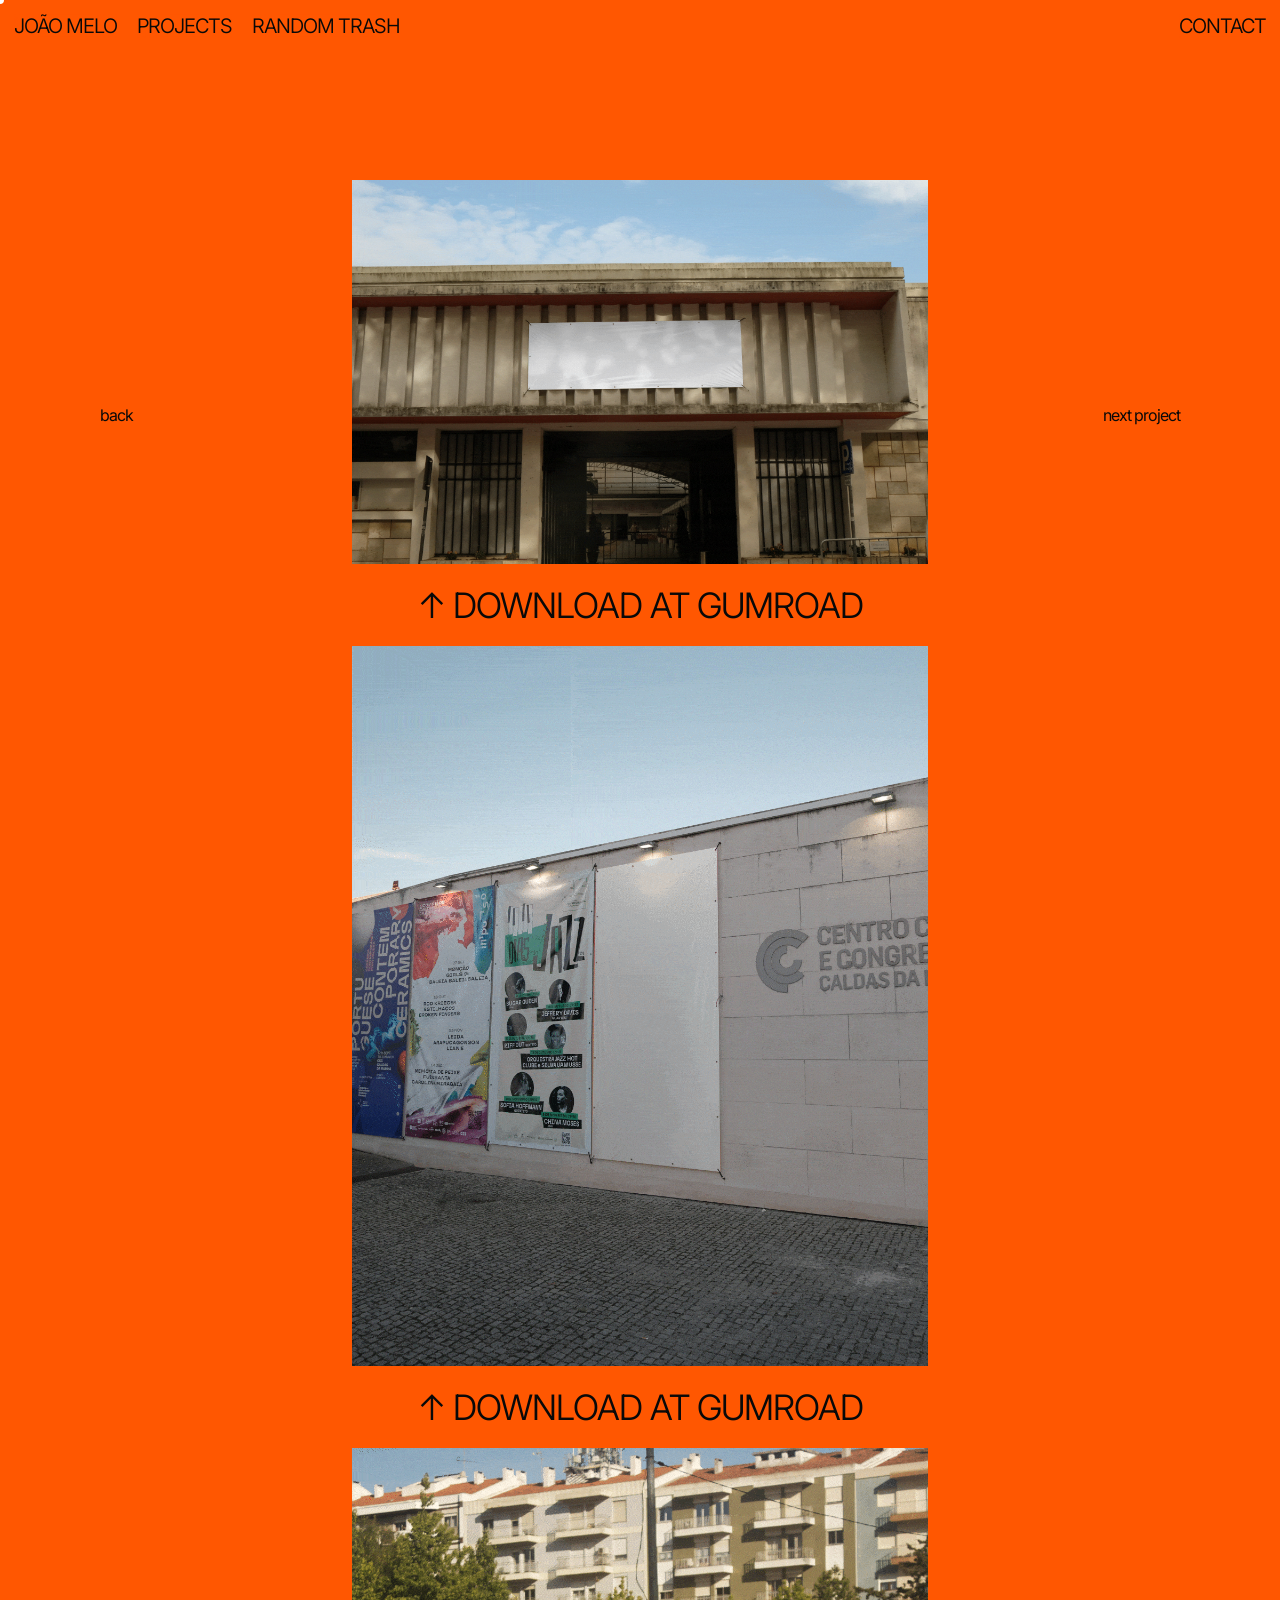
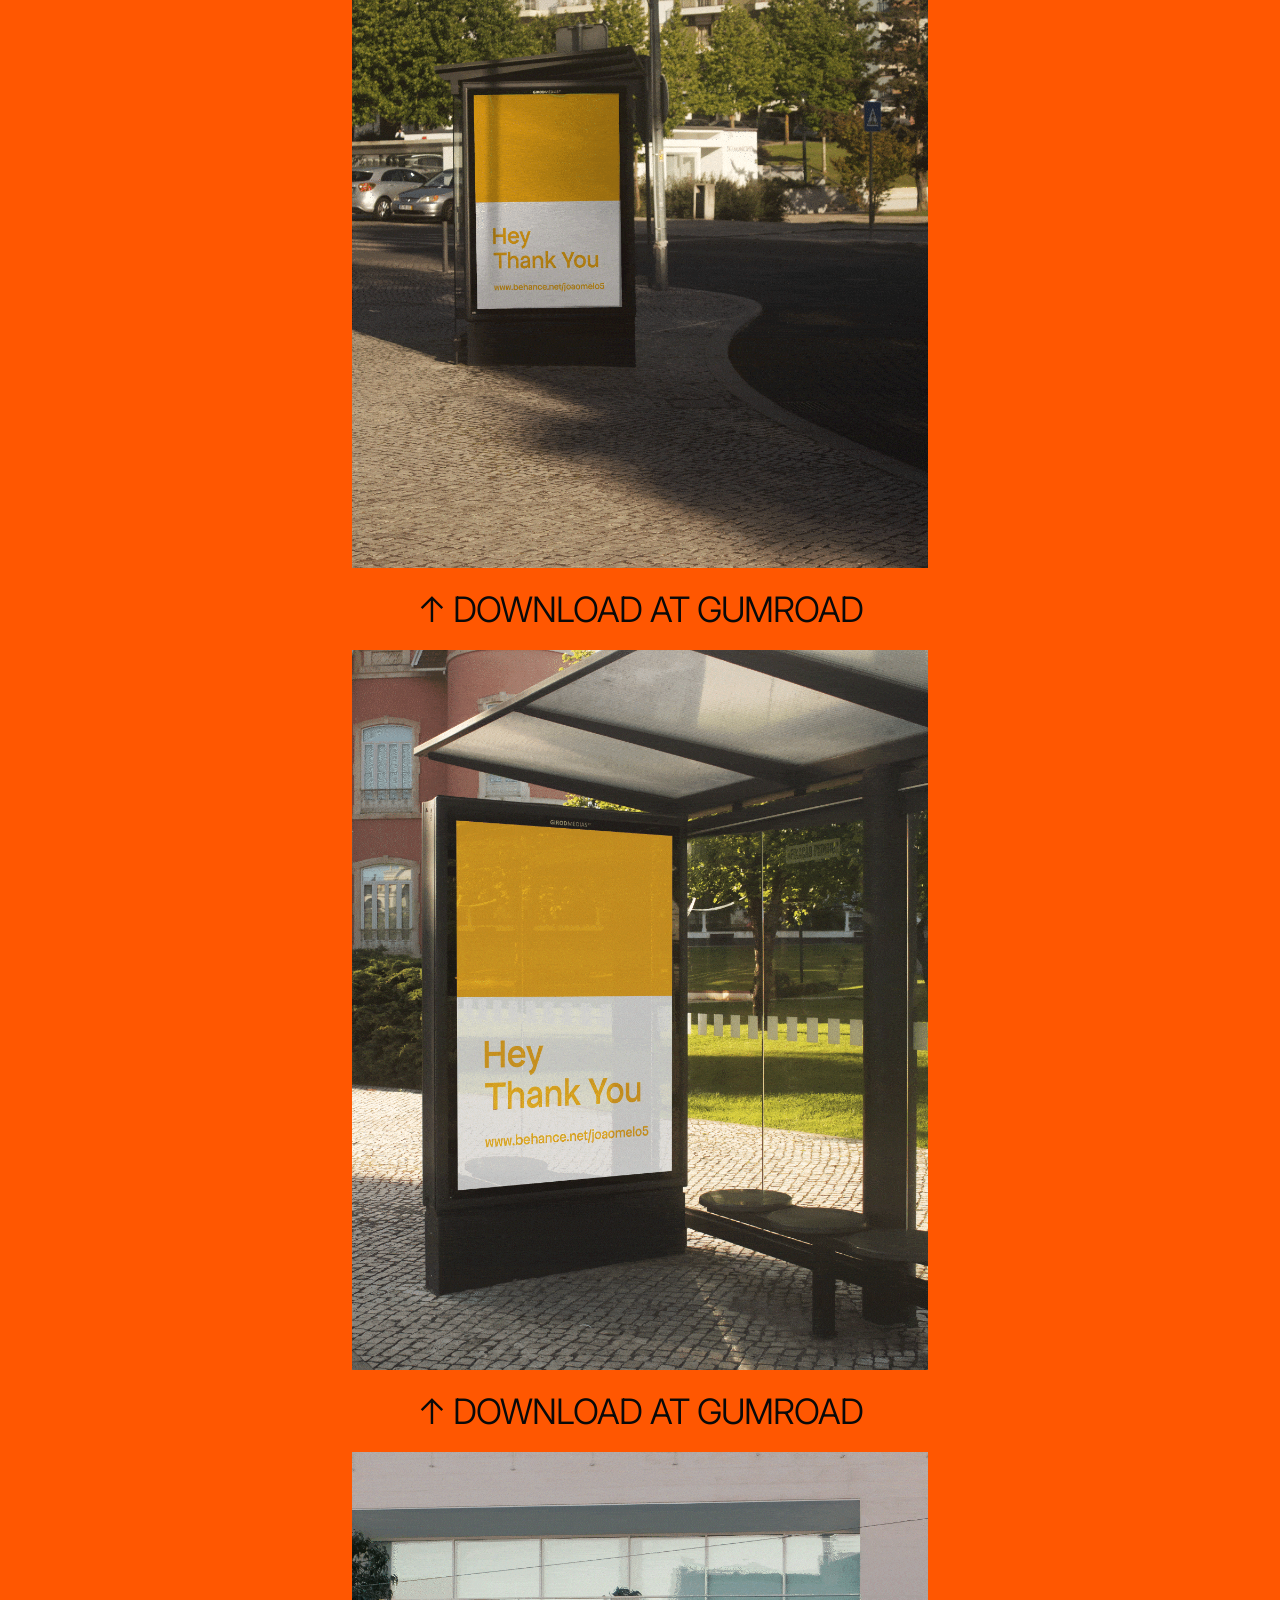
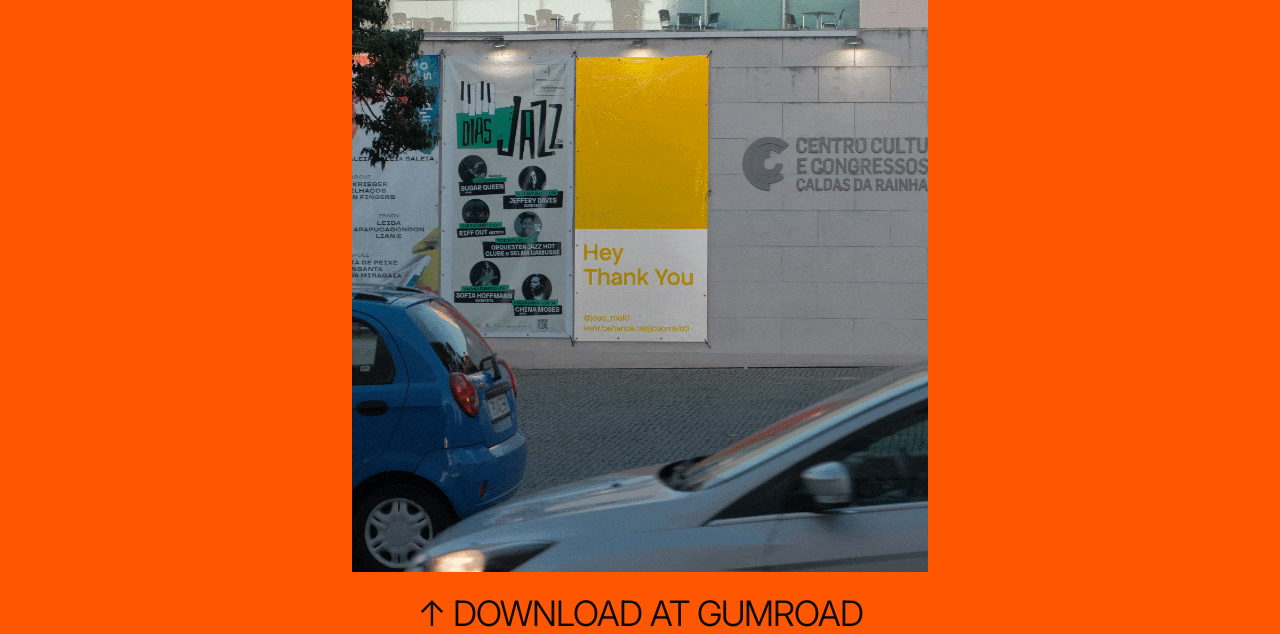
==== bannermockup.html @ b6ed578c "first commit" ====
<!DOCTYPE html>
<html>
<head>
	<meta charset="utf-8">
	<meta name="viewport" content="width=device-width, initial-scale=1">
	<title>João Melo</title>
	<link rel="preconnect" href="https://fonts.googleapis.com">
	<link rel="preconnect" href="https://fonts.gstatic.com" crossorigin>
	<link href="https://fonts.googleapis.com/css2?family=Inter:ital,opsz,wght@0,14..32,100..900;1,14..32,100..900&display=swap" rel="stylesheet">
	 <link rel="stylesheet" href="mockup.css">
</head>
<body>






<div id="custom-cursor"></div>






<div class="topnav">
  <div class="nav-left">
    <a class="active" href="Index.html">JOÃO MELO</a>
    <a href="Index.html#projects">PROJECTS</a>
    <a href="random.html">RANDOM TRASH</a>
  </div>
  <div class="topnav-right">
    <a href="contactpage.html">CONTACT</a>
  </div>
</div>

 <div class="centered-content">
      <p class="back"> <a href="Index.html#projects"> back</a> </p>

    <p class="next"> <a href="haurafont.html">next project</a></p>

<img src="img/mockup1.gif" alt="">

<p class="downloadtext"> <a href="https://joaomel0.gumroad.com/l/marketbanner" target="_blank">&uarr; DOWNLOAD AT GUMROAD</a></p>

<img src="img/mockup2.gif" alt="">

<p class="downloadtext"> <a href="https://joaomel0.gumroad.com/l/BannerCCC" target="_blank">&uarr; DOWNLOAD AT GUMROAD</a></p>

<img src="img/mockup3.gif" alt="">

<p class="downloadtext"> <a href="https://joaomel0.gumroad.com/l/busstop" target="_blank">&uarr; DOWNLOAD AT GUMROAD</a></p>

<img src="img/mockup4.gif" alt="">

<p class="downloadtext"> <a href="https://joaomel0.gumroad.com/l/busstop" target="_blank">&uarr; DOWNLOAD AT GUMROAD</a></p>

<img src="img/mockup5.gif" alt="">

<p class="downloadtext"> <a href="https://joaomel0.gumroad.com/l/BannerCCC" target="_blank">&uarr; DOWNLOAD AT GUMROAD</a></p>



</div>





<script>
 
const cursor = document.getElementById("custom-cursor");

// Move cursor with mouse
document.addEventListener("mousemove", (e) => {
  cursor.style.left = e.clientX + "px";
  cursor.style.top = e.clientY + "px";
});

// Add hover effect on all links
const links = document.querySelectorAll("a");

links.forEach(link => {
  link.addEventListener("mouseenter", () => {
    cursor.classList.add("big");
  });

  link.addEventListener("mouseleave", () => {
    cursor.classList.remove("big");
  });
});


  
</script>

</body>
</html>
---- mockup.css ----
* {
      margin: 0;
      padding: 0;
      box-sizing: border-box;
      cursor: none !important;
       letter-spacing: -1px;

}

body {
      font-family: 'Inter', sans-serif;
      background-color: #FF5701;
         width: 100%;
   

}

 a {  
  text-decoration: none;

}


::-moz-selection { /* Code for Firefox */
  background: #9DFF00;
}
::selection {
  background: #9DFF00;
}





#custom-cursor {
  position: fixed;
  top: 0;
  left: 0;
  width: 8px;
  height: 8px;
  background-color: white;
  border-radius: 50%;
  pointer-events: none;
  z-index: 10000;
    transition: width 0.2s ease, height 0.2s ease, background-color 0.2s ease;
  transform: translate(-50%, -50%);
}

#custom-cursor.big {
  width: 20px;
  height: 20px;
  background-color: white; /* optional: change color to highlight */
}





                  /* NAVBAR */
                  /* NAVBAR */




    
.topnav {
  position: fixed;           
  top: 0;
  left: 0;
  width: 100%;
  padding: 14px 14px;
  z-index: 1000;             
  display: flex;
  justify-content: space-between;
  align-items: center;

}


.topnav a {
  backdrop-filter: blur(10px);
  
  color: #090909;
    font-weight: 350;
  text-decoration: none;
  font-size: 20px;


}


.topnav a:hover {
  color: #9DFF00;
}


.nav-left {
  display: flex;
  gap: 20px;
}

.topnav-right {
  display: flex;
}






                      /* TAMANHOS MENORES */
                      /* TAMANHOS MENORES */





@media (max-width: 640px) {
  
  .topnav {
    position: fixed;
    top: 0;
    left: 0;
    width: 100%;
    padding: 14px;
    z-index: 1000;
    display: grid;
    grid-template-columns: 1fr auto;
    grid-template-rows: auto auto auto;
    gap: 10px;
  }

  .nav-left {
    display: flex;
    flex-direction: column;
    grid-column: 1 / 2;
    grid-row: 1 / 4;
    gap: 14px;
  }

  .topnav-right {
    display: flex;
    align-items: flex-start;
    justify-content: flex-end;
    grid-column: 2 / 3;
    grid-row: 1 / 2;
  }

  .topnav a {
  
    margin: 0;
  }



}


  .centered-content {
      display: flex;
      flex-direction: column;
        margin-top: 50vh;
      align-items: center;
      gap: 20px; /* Space between image and video */
      opacity: 0;
        animation: slideUp 1.5s ease forwards;

    }


@keyframes slideUp {
      to {
        margin-top: 20vh;
        opacity: 1;
      }
    }

img {
      width: 45%;
      height: auto;
    }

video {
      width: 50%;
      height: auto;
    }






.back {
  position: fixed;

  top: 45%;
  left: 100px;    
color: #090909;
  text-align: center;
  transition: scale 0.5s ease;


}

.next  {
  right: 100px;
  top: 45%;   
  position: fixed;
color: #090909;  
text-align: center;
  transition: scale 0.5s ease;


}

a  {
text-decoration: none;
color: #090909;
}


 
.back:hover {
  scale: 110%;
}

.next:hover {
  scale: 110%;
}





@media (max-width: 768px) {
  .cursor-link {
    display: none !important;
  }
  .back {
    display: none;
  }
  .next {
    display: none;
  }

}

 
 

.downloadtext {
color: #090909;
  font-size: 35PX;
  font-weight: 350;

}

.downloadtext a {
color: #090909;
  text-decoration: none;

}
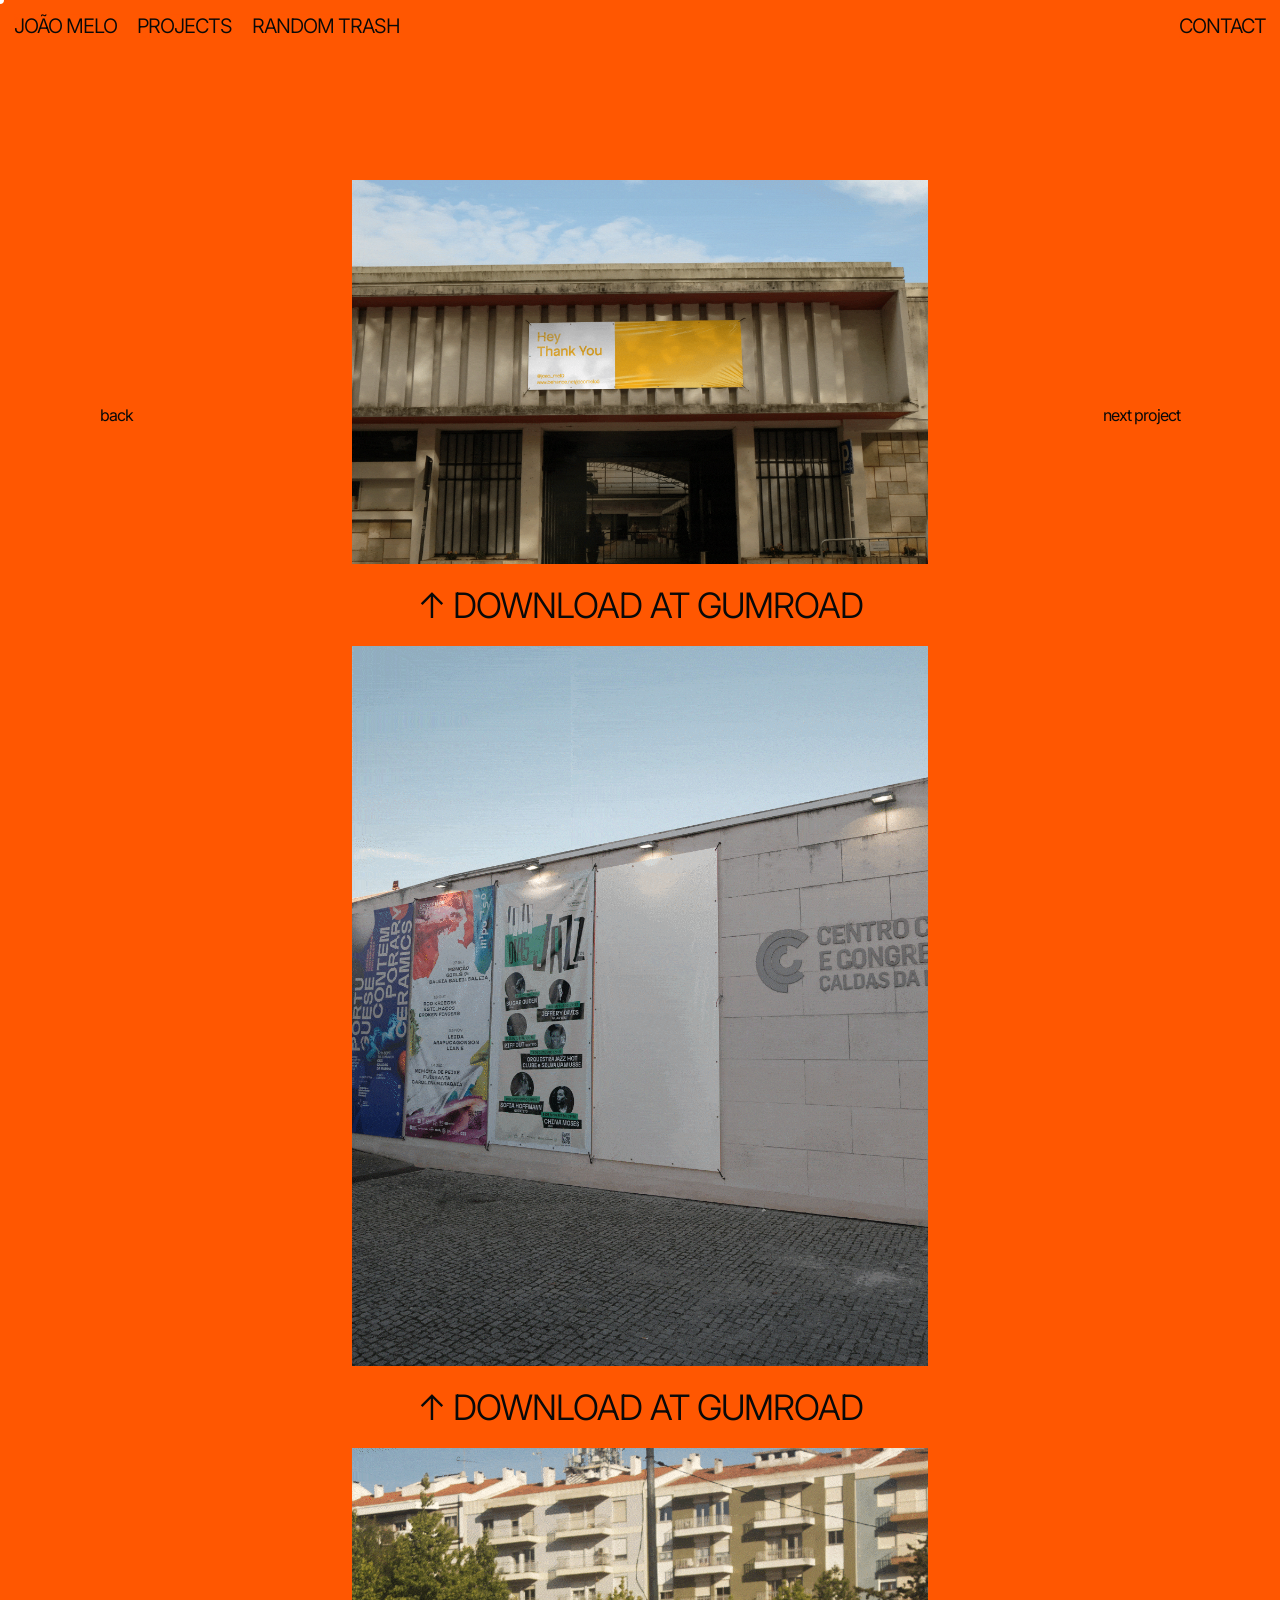
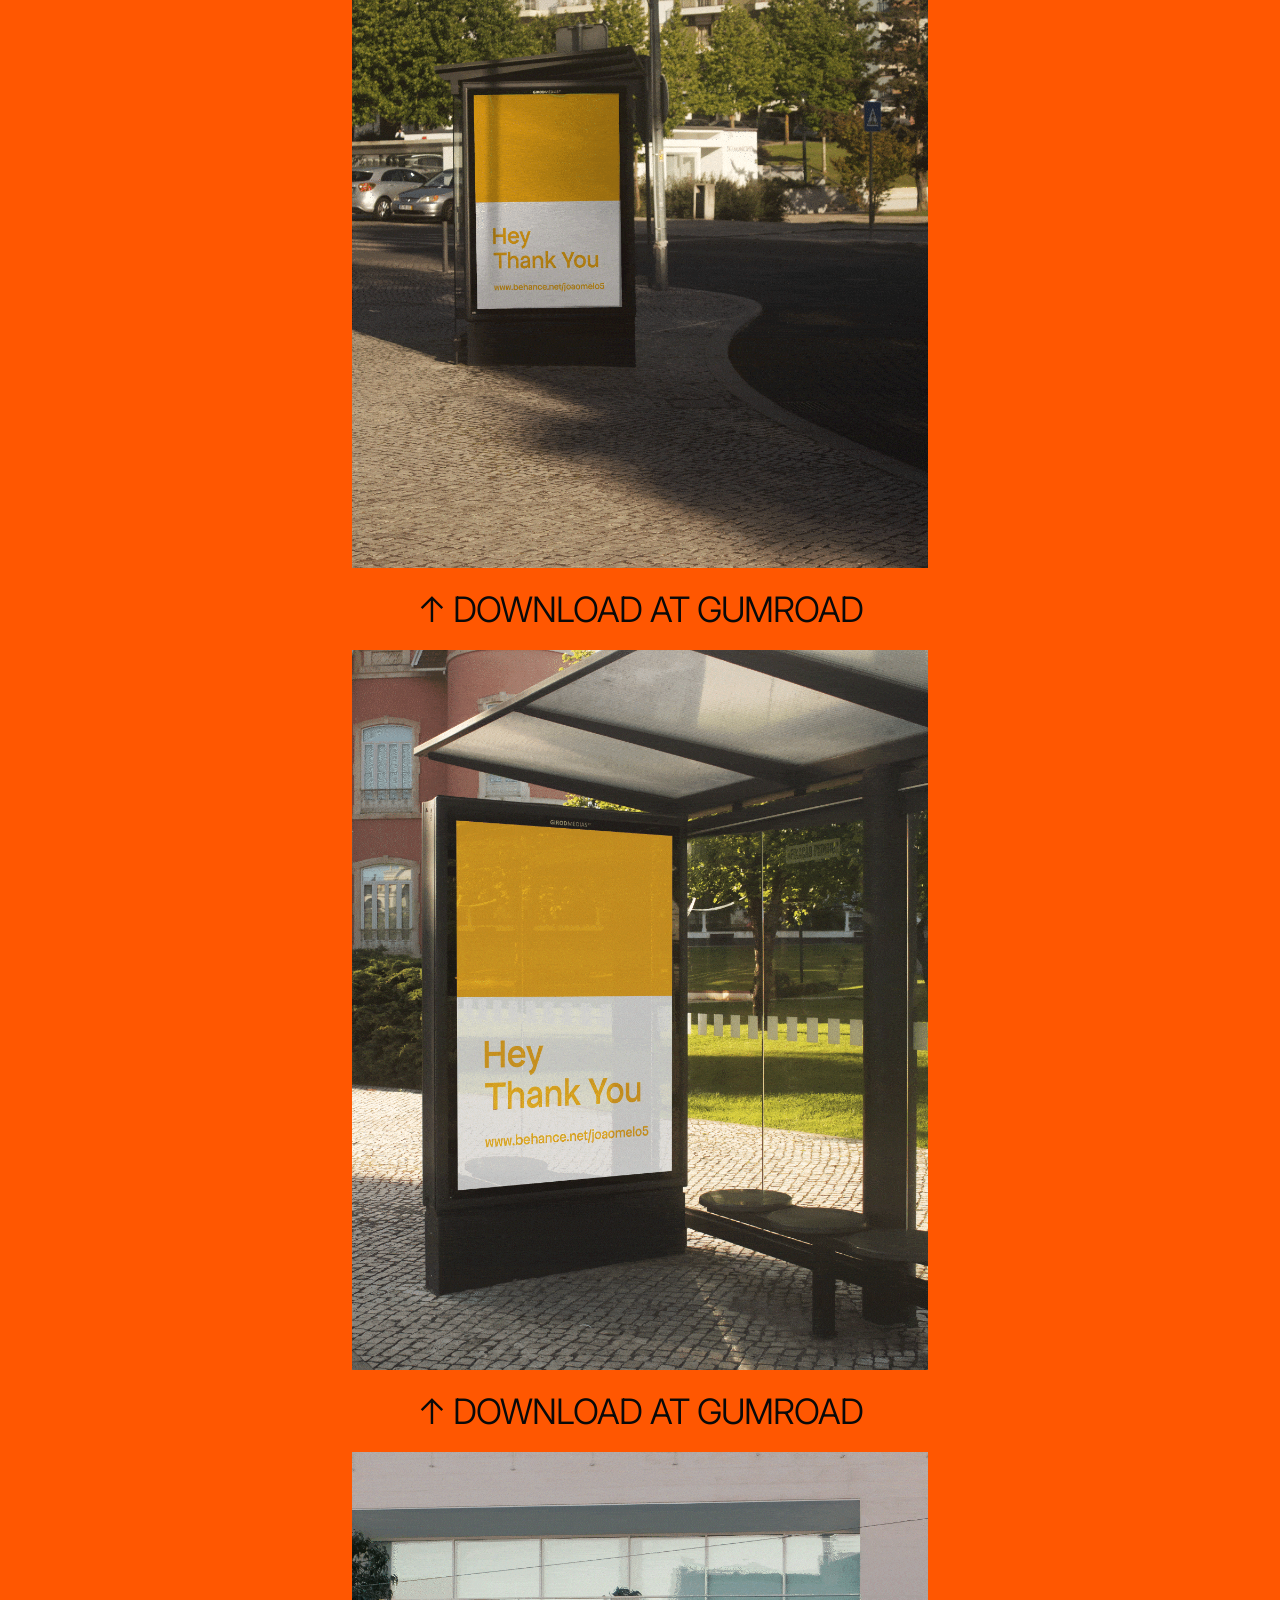
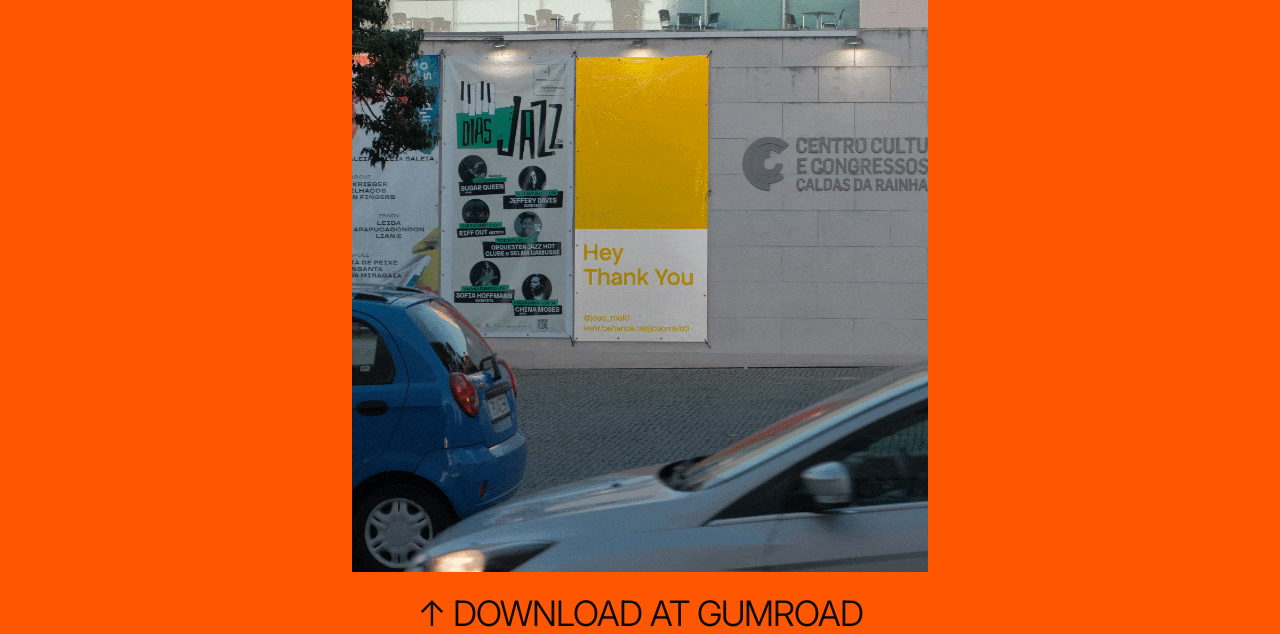
==== commit f8f38a64: "index" ====
--- a/bannermockup.html
+++ b/bannermockup.html
@@ -25,8 +25,8 @@
 
 <div class="topnav">
   <div class="nav-left">
-    <a class="active" href="Index.html">JOÃO MELO</a>
-    <a href="Index.html#projects">PROJECTS</a>
+    <a class="active" href="index.html">JOÃO MELO</a>
+    <a href="index.html#projects">PROJECTS</a>
     <a href="random.html">RANDOM TRASH</a>
   </div>
   <div class="topnav-right">
@@ -35,7 +35,7 @@
 </div>
 
  <div class="centered-content">
-      <p class="back"> <a href="Index.html#projects"> back</a> </p>
+      <p class="back"> <a href="index.html#projects"> back</a> </p>
 
     <p class="next"> <a href="haurafont.html">next project</a></p>
 
